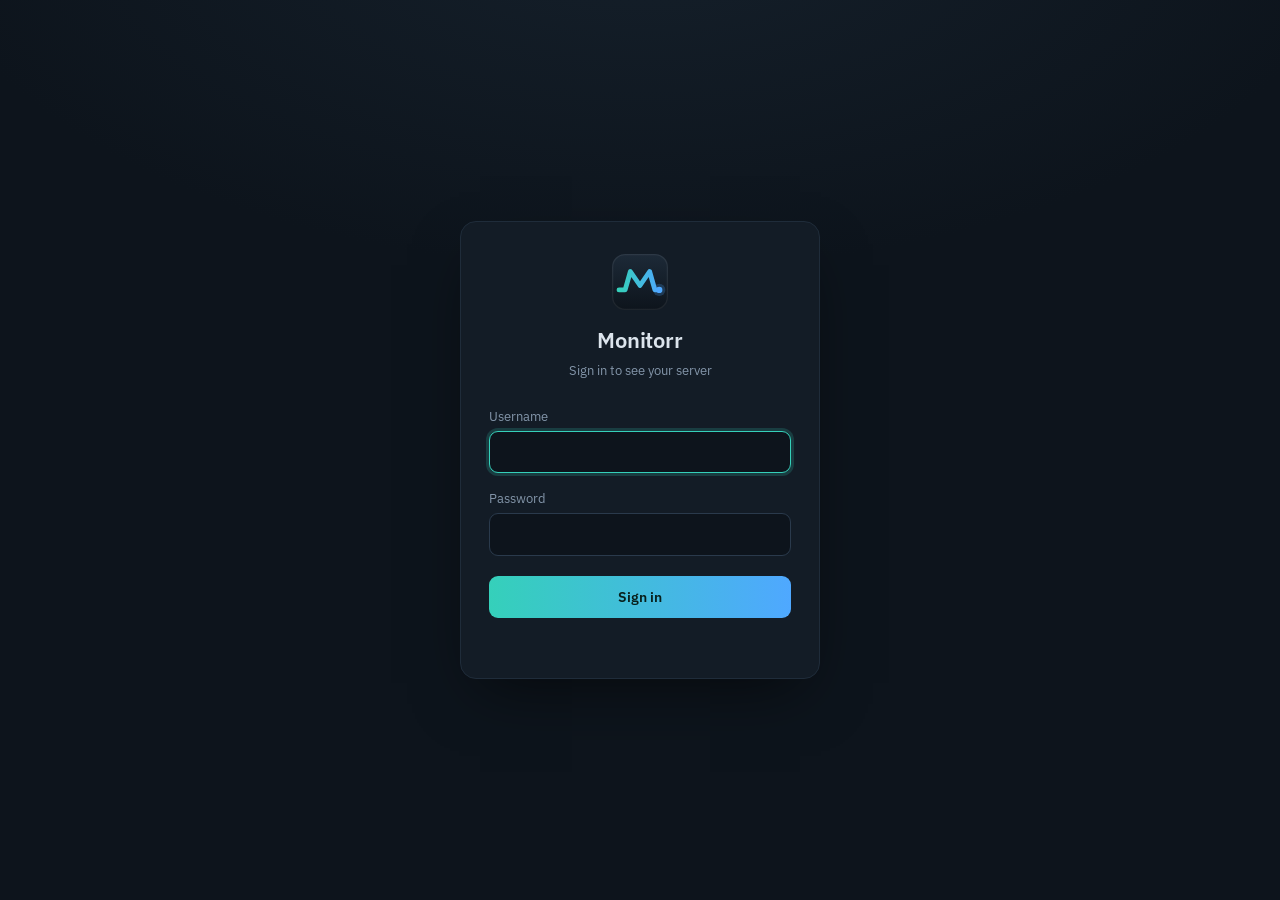
==== static/login.html @ 0f712920 "Rename to Monitorr, add login, icon, and dev sandbox Co-Authored-By: Claude Opus 5.5 <noreply@anthro" ====
<!doctype html>
<html lang="en">
<head>
<meta charset="utf-8">
<meta name="viewport" content="width=device-width, initial-scale=1, viewport-fit=cover">
<meta name="color-scheme" content="dark">
<title>Sign in · Monitorr</title>
<link rel="icon" href="icon.svg" type="image/svg+xml">
<link rel="preconnect" href="https://fonts.googleapis.com">
<link rel="preconnect" href="https://fonts.gstatic.com" crossorigin>
<link href="https://fonts.googleapis.com/css2?family=IBM+Plex+Sans:wght@400;500;600&display=swap" rel="stylesheet">
<style>
:root{
  --bg:#0D141C; --panel:#131C26; --panel2:#18232F; --raise:#1D2A38;
  --line:#1F2C3A; --line2:#2A3A4C;
  --text:#DCE4EC; --muted:#8395A9; --faint:#5A6B7E;
  --teal:#35D0BA; --sky:#4FA8FF; --crit:#FF5A5F;
  --sans:"IBM Plex Sans",system-ui,-apple-system,"Segoe UI",Roboto,sans-serif;
}
*{box-sizing:border-box}
body{margin:0;min-height:100vh;display:grid;place-items:center;padding:24px 16px;background:radial-gradient(1200px 600px at 50% -10%,#15202B 0%,var(--bg) 60%);color:var(--text);font:14px/1.45 var(--sans);-webkit-font-smoothing:antialiased}
:focus-visible{outline:2px solid var(--sky);outline-offset:2px}
.card{width:100%;max-width:360px;background:var(--panel);border:1px solid var(--line);border-radius:16px;padding:32px 28px 28px;box-shadow:0 24px 60px -20px rgba(0,0,0,.6)}
.logo{display:flex;flex-direction:column;align-items:center;gap:14px;margin-bottom:26px}
.logo h1{margin:0;font-size:22px;font-weight:600;letter-spacing:-.01em}
.logo p{margin:-8px 0 0;color:var(--muted);font-size:13px}
label{display:block;font-size:12.5px;color:var(--muted);margin:0 0 6px}
input{width:100%;font:inherit;color:var(--text);background:var(--bg);border:1px solid var(--line2);border-radius:9px;padding:10px 12px;margin-bottom:16px}
input:focus{outline:none;border-color:var(--teal);box-shadow:0 0 0 3px rgba(53,208,186,.18)}
button{width:100%;font:inherit;font-weight:600;color:#08201C;background:linear-gradient(90deg,var(--teal),var(--sky));border:0;border-radius:9px;padding:11px;cursor:pointer;margin-top:4px}
button:disabled{opacity:.6;cursor:default}
.err{min-height:20px;margin:12px 0 0;color:var(--crit);font-size:13px;text-align:center}
</style>
</head>
<body>
<main class="card">
  <div class="logo">
    <img src="icon.svg" width="56" height="56" alt="">
    <h1>Monitorr</h1>
    <p>Sign in to see your server</p>
  </div>
  <form id="f">
    <label for="user">Username</label>
    <input id="user" name="user" autocomplete="username" autocapitalize="none" spellcheck="false" required>
    <label for="password">Password</label>
    <input id="password" name="password" type="password" autocomplete="current-password" required>
    <button id="go">Sign in</button>
    <p class="err" id="err" role="alert"></p>
  </form>
</main>
<script>
const f = document.getElementById('f'), err = document.getElementById('err'), go = document.getElementById('go');
document.getElementById('user').focus();
f.addEventListener('submit', async e => {
  e.preventDefault();
  go.disabled = true; err.textContent = '';
  try {
    const r = await fetch('api/login', {method: 'POST', headers: {'Content-Type': 'application/json'},
      body: JSON.stringify({user: f.user.value.trim(), password: f.password.value})});
    if (r.ok) { location.replace('./'); return; }
    err.textContent = (await r.json().catch(() => ({}))).detail || 'Sign in failed';
    f.password.select();
  } catch {
    err.textContent = "Can't reach Monitorr. Check that it's running.";
  }
  go.disabled = false;
});
</script>
</body>
</html>
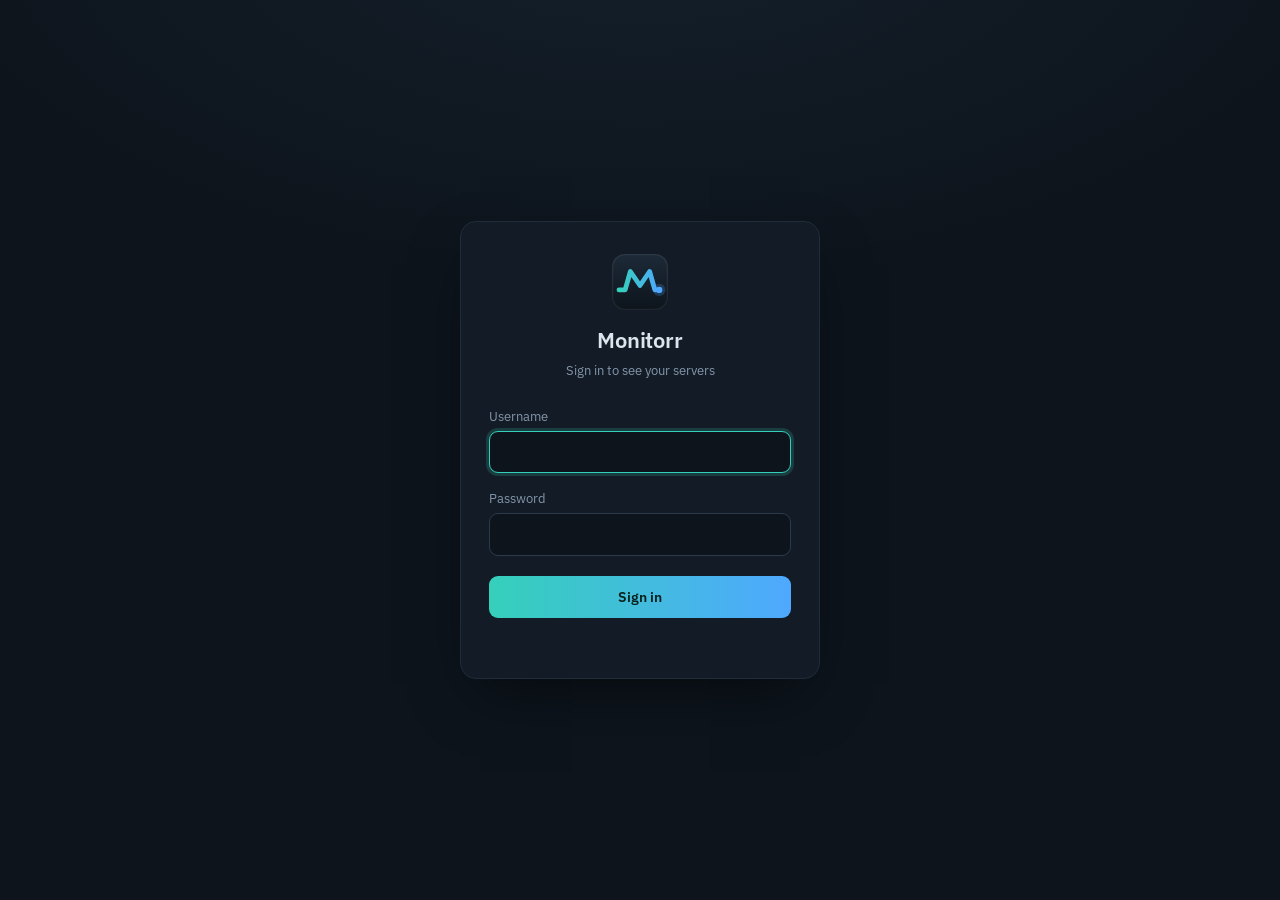
==== commit 9debccdc: "Settings: customization, account, security, sign out; interface in French, Spanish, German - theme, " ====
--- a/static/login.html
+++ b/static/login.html
@@ -3,7 +3,7 @@
 <head>
 <meta charset="utf-8">
 <meta name="viewport" content="width=device-width, initial-scale=1, viewport-fit=cover">
-<meta name="color-scheme" content="dark">
+<meta name="color-scheme" content="dark light">
 <title>Sign in · Monitorr</title>
 <link rel="icon" href="icon.svg" type="image/svg+xml">
 <link rel="preconnect" href="https://fonts.googleapis.com">
@@ -27,41 +27,59 @@
 label{display:block;font-size:12.5px;color:var(--muted);margin:0 0 6px}
 input{width:100%;font:inherit;color:var(--text);background:var(--bg);border:1px solid var(--line2);border-radius:9px;padding:10px 12px;margin-bottom:16px}
 input:focus{outline:none;border-color:var(--teal);box-shadow:0 0 0 3px rgba(53,208,186,.18)}
-button{width:100%;font:inherit;font-weight:600;color:#08201C;background:linear-gradient(90deg,var(--teal),var(--sky));border:0;border-radius:9px;padding:11px;cursor:pointer;margin-top:4px}
+button{width:100%;font:inherit;font-weight:600;color:#08201C;background:linear-gradient(90deg,var(--accent,var(--teal)),var(--accent2,var(--sky)));border:0;border-radius:9px;padding:11px;cursor:pointer;margin-top:4px}
 button:disabled{opacity:.6;cursor:default}
 .err{min-height:20px;margin:12px 0 0;color:var(--crit);font-size:13px;text-align:center}
 </style>
+<link rel="stylesheet" href="theme.css">
+<script src="lang.js"></script>
+<script src="i18n.js"></script>
+<script src="account.js"></script>
 </head>
 <body>
 <main class="card">
   <div class="logo">
     <img src="icon.svg" width="56" height="56" alt="">
     <h1>Monitorr</h1>
-    <p>Sign in to see your server</p>
+    <p data-i18n>Sign in to see your servers</p>
   </div>
   <form id="f">
-    <label for="user">Username</label>
+    <label for="user" data-i18n>Username</label>
     <input id="user" name="user" autocomplete="username" autocapitalize="none" spellcheck="false" required>
-    <label for="password">Password</label>
+    <label for="password" data-i18n>Password</label>
     <input id="password" name="password" type="password" autocomplete="current-password" required>
-    <button id="go">Sign in</button>
+    <div id="code-row" hidden>
+      <label for="code" data-i18n>Code from your authenticator app, or a recovery code</label>
+      <input id="code" name="code" autocomplete="one-time-code" maxlength="12" autocapitalize="none" spellcheck="false">
+    </div>
+    <button id="go" data-i18n>Sign in</button>
     <p class="err" id="err" role="alert"></p>
   </form>
 </main>
 <script>
 const f = document.getElementById('f'), err = document.getElementById('err'), go = document.getElementById('go');
 document.getElementById('user').focus();
+// already signed in (e.g. arriving from a link in another app)? go straight in
+fetch('api/info', {cache: 'no-store'}).then(r => { if (r.ok) location.replace('./'); }).catch(() => {});
+fetch('api/auth-config').then(r => r.json()).then(c => {
+  if (c.totp) { document.getElementById('code-row').hidden = false; document.getElementById('code').required = true; }
+}).catch(() => {});
 f.addEventListener('submit', async e => {
   e.preventDefault();
   go.disabled = true; err.textContent = '';
   try {
     const r = await fetch('api/login', {method: 'POST', headers: {'Content-Type': 'application/json'},
-      body: JSON.stringify({user: f.user.value.trim(), password: f.password.value})});
-    if (r.ok) { location.replace('./'); return; }
-    err.textContent = (await r.json().catch(() => ({}))).detail || 'Sign in failed';
+      body: JSON.stringify({user: f.user.value.trim(), password: f.password.value, code: f.code.value})});
+    if (r.ok) {  // open the start page chosen in Settings
+      const me = await fetch('api/me', {cache: 'no-store'}).then(x => x.json()).catch(() => null);
+      const sp = me?.prefs?.start_page || 'overview';
+      location.replace(sp.startsWith('server:') ? 'server.html?id=' + encodeURIComponent(sp.slice(7)) : './');
+      return;
+    }
+    err.textContent = t((await r.json().catch(() => ({}))).detail || 'Sign in failed');
     f.password.select();
   } catch {
-    err.textContent = "Can't reach Monitorr. Check that it's running.";
+    err.textContent = t("Can't reach Monitorr. Check that it's running.");
   }
   go.disabled = false;
 });
--- a/static/theme.css
+++ b/static/theme.css
@@ -0,0 +1,46 @@
+/* Theme, accent colour and the account menu, shared by every Monitorr page.
+   html[data-theme] and html[data-accent] are set by account.js from your settings; these rules
+   override each page's own :root colour tokens. */
+html{--accent:var(--teal);--accent2:var(--sky);--topbar:rgba(13,20,28,.88);--shadow:rgba(0,0,0,.6)}
+html[data-accent=blue]{--accent:#4FA8FF;--accent2:#8C9BFF}
+html[data-accent=violet]{--accent:#A08CFF;--accent2:#D58CFF}
+html[data-accent=amber]{--accent:#F5B942;--accent2:#FF9955}
+html[data-accent=rose]{--accent:#FF6F91;--accent2:#FF9EB5}
+
+html[data-theme=light]{
+  color-scheme:light;
+  --bg:#F4F6F9; --panel:#FFFFFF; --panel2:#EEF2F6; --raise:#E6EBF1;
+  --line:#E2E7ED; --line2:#CDD5DF;
+  --text:#18222D; --muted:#56667A; --faint:#8492A3;
+  --teal:#0E9F8B; --sky:#2B7BDB; --violet:#7A63E8; --amber:#C98A06; --rose:#E0476F; --lime:#5F9A22;
+  --ok:#1E9B58; --warn:#C98A06; --crit:#D7373F;
+  --topbar:rgba(244,246,249,.9); --shadow:rgba(20,30,45,.18);
+}
+html[data-theme=light][data-accent=blue]{--accent:#2B7BDB;--accent2:#5B67E8}
+html[data-theme=light][data-accent=violet]{--accent:#7A63E8;--accent2:#B05BD9}
+html[data-theme=light][data-accent=amber]{--accent:#D08A00;--accent2:#E0662E}
+html[data-theme=light][data-accent=rose]{--accent:#E0476F;--accent2:#E07A95}
+html[data-theme=light] body{background:var(--bg)}
+html[data-theme=light] .btn.primary{color:#fff}
+.top{background:var(--topbar)!important}
+.side a.on::before{background:var(--accent)!important}
+:focus-visible{outline-color:var(--accent2)!important}
+
+/* avatar and account menu (header, top right) */
+.avatar{display:inline-grid;place-items:center;flex:none;border-radius:50%;overflow:hidden;background:var(--panel2);color:#fff;font-weight:600;
+  user-select:none;line-height:1}
+.avatar img,.avatar svg{width:100%;height:100%;display:block;object-fit:cover}
+#account{position:relative;flex:none}
+#account>button{display:flex;align-items:center;gap:8px;border:1px solid var(--line2);background:var(--panel);border-radius:999px;padding:3px 10px 3px 3px;cursor:pointer;color:var(--text);font:inherit;font-size:13px}
+#account>button:hover{background:var(--panel2)}
+#account>button .nm{max-width:14ch;white-space:nowrap;overflow:hidden;text-overflow:ellipsis}
+.acct-menu{position:absolute;right:0;top:calc(100% + 8px);z-index:40;min-width:230px;padding:6px;border-radius:12px;background:var(--raise);
+  border:1px solid var(--line2);box-shadow:0 18px 44px -14px var(--shadow)}
+.acct-menu .who{display:flex;gap:10px;align-items:center;padding:8px 10px 10px;border-bottom:1px solid var(--line2);margin-bottom:5px}
+.acct-menu .who b{display:block;font-size:14px}
+.acct-menu .who span{display:block;font-size:12px;color:var(--muted);overflow-wrap:anywhere}
+.acct-menu a,.acct-menu button{display:flex;align-items:center;gap:10px;width:100%;padding:8px 10px;border:0;border-radius:8px;background:none;
+  color:var(--text);font:inherit;font-size:13px;text-decoration:none;text-align:left;cursor:pointer}
+.acct-menu a:hover,.acct-menu button:hover,.acct-menu a:focus-visible,.acct-menu button:focus-visible{background:var(--panel2);outline:none}
+.acct-menu svg{flex:none;color:var(--muted)}
+@media (max-width:640px){#account>button .nm{display:none}#account>button{padding:3px}}
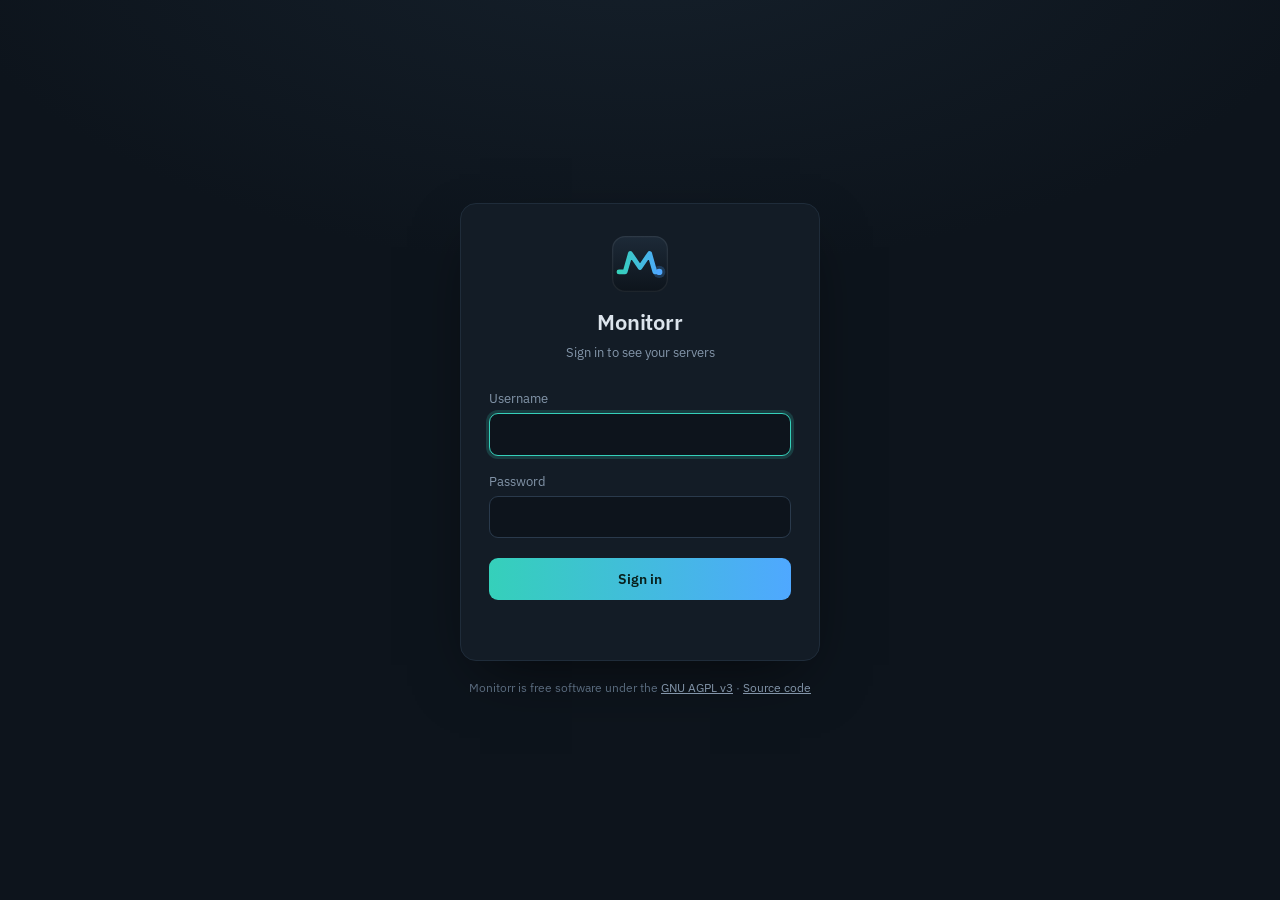
==== commit abf73eb6: "License (AGPL-3.0), privacy and third-party notices; fonts served locally - LICENSE: GNU AGPL v3 (of" ====
--- a/static/login.html
+++ b/static/login.html
@@ -6,9 +6,7 @@
 <meta name="color-scheme" content="dark light">
 <title>Sign in · Monitorr</title>
 <link rel="icon" href="icon.svg" type="image/svg+xml">
-<link rel="preconnect" href="https://fonts.googleapis.com">
-<link rel="preconnect" href="https://fonts.gstatic.com" crossorigin>
-<link href="https://fonts.googleapis.com/css2?family=IBM+Plex+Sans:wght@400;500;600&display=swap" rel="stylesheet">
+<link href="fonts.css" rel="stylesheet">
 <style>
 :root{
   --bg:#0D141C; --panel:#131C26; --panel2:#18232F; --raise:#1D2A38;
@@ -18,7 +16,7 @@
   --sans:"IBM Plex Sans",system-ui,-apple-system,"Segoe UI",Roboto,sans-serif;
 }
 *{box-sizing:border-box}
-body{margin:0;min-height:100vh;display:grid;place-items:center;padding:24px 16px;background:radial-gradient(1200px 600px at 50% -10%,#15202B 0%,var(--bg) 60%);color:var(--text);font:14px/1.45 var(--sans);-webkit-font-smoothing:antialiased}
+body{margin:0;min-height:100vh;display:grid;place-items:center;align-content:center;padding:24px 16px;background:radial-gradient(1200px 600px at 50% -10%,#15202B 0%,var(--bg) 60%);color:var(--text);font:14px/1.45 var(--sans);-webkit-font-smoothing:antialiased}
 :focus-visible{outline:2px solid var(--sky);outline-offset:2px}
 .card{width:100%;max-width:360px;background:var(--panel);border:1px solid var(--line);border-radius:16px;padding:32px 28px 28px;box-shadow:0 24px 60px -20px rgba(0,0,0,.6)}
 .logo{display:flex;flex-direction:column;align-items:center;gap:14px;margin-bottom:26px}
@@ -56,6 +54,7 @@
     <p class="err" id="err" role="alert"></p>
   </form>
 </main>
+<p class="legal"><span data-i18n>Monitorr is free software under the</span> <a href="https://www.gnu.org/licenses/agpl-3.0.html" rel="noopener noreferrer">GNU AGPL v3</a> · <a href="https://github.com/itsmedista/server-monitor" rel="noopener noreferrer" data-i18n>Source code</a></p>
 <script>
 const f = document.getElementById('f'), err = document.getElementById('err'), go = document.getElementById('go');
 document.getElementById('user').focus();
--- a/static/fonts.css
+++ b/static/fonts.css
@@ -0,0 +1,7 @@
+/* IBM Plex, served by Monitorr itself: no request to Google or any other third party.
+   SIL Open Font License 1.1, see fonts/OFL.txt. Latin subset (covers en/fr/es/de). */
+@font-face{font-family:'IBM Plex Sans';font-style:normal;font-weight:400;font-display:swap;src:url(fonts/ibm-plex-sans-latin-400-normal.woff2) format('woff2')}
+@font-face{font-family:'IBM Plex Sans';font-style:normal;font-weight:500;font-display:swap;src:url(fonts/ibm-plex-sans-latin-500-normal.woff2) format('woff2')}
+@font-face{font-family:'IBM Plex Sans';font-style:normal;font-weight:600;font-display:swap;src:url(fonts/ibm-plex-sans-latin-600-normal.woff2) format('woff2')}
+@font-face{font-family:'IBM Plex Mono';font-style:normal;font-weight:400;font-display:swap;src:url(fonts/ibm-plex-mono-latin-400-normal.woff2) format('woff2')}
+@font-face{font-family:'IBM Plex Mono';font-style:normal;font-weight:500;font-display:swap;src:url(fonts/ibm-plex-mono-latin-500-normal.woff2) format('woff2')}
--- a/static/theme.css
+++ b/static/theme.css
@@ -34,7 +34,9 @@
 #account>button{display:flex;align-items:center;gap:8px;border:1px solid var(--line2);background:var(--panel);border-radius:999px;padding:3px 10px 3px 3px;cursor:pointer;color:var(--text);font:inherit;font-size:13px}
 #account>button:hover{background:var(--panel2)}
 #account>button .nm{max-width:14ch;white-space:nowrap;overflow:hidden;text-overflow:ellipsis}
-.acct-menu{position:absolute;right:0;top:calc(100% + 8px);z-index:40;min-width:230px;padding:6px;border-radius:12px;background:var(--raise);
+/* fixed to the screen and placed by account.js under the avatar, so no header layout or scrolling
+   area can hide or clip it */
+.acct-menu{position:fixed;z-index:1000;min-width:230px;max-width:calc(100vw - 16px);padding:6px;border-radius:12px;background:var(--raise);
   border:1px solid var(--line2);box-shadow:0 18px 44px -14px var(--shadow)}
 .acct-menu .who{display:flex;gap:10px;align-items:center;padding:8px 10px 10px;border-bottom:1px solid var(--line2);margin-bottom:5px}
 .acct-menu .who b{display:block;font-size:14px}
@@ -44,3 +46,8 @@
 .acct-menu a:hover,.acct-menu button:hover,.acct-menu a:focus-visible,.acct-menu button:focus-visible{background:var(--panel2);outline:none}
 .acct-menu svg{flex:none;color:var(--muted)}
 @media (max-width:640px){#account>button .nm{display:none}#account>button{padding:3px}}
+
+/* license and source-code notice (AGPL section 13: people using a modified copy over the network
+   must be offered its source, so a fork points the link at its own code) */
+.legal{margin:18px 0 0;font-size:12px;color:var(--faint);text-align:center}
+.legal a{color:var(--muted)} .legal a:hover{color:var(--text)}
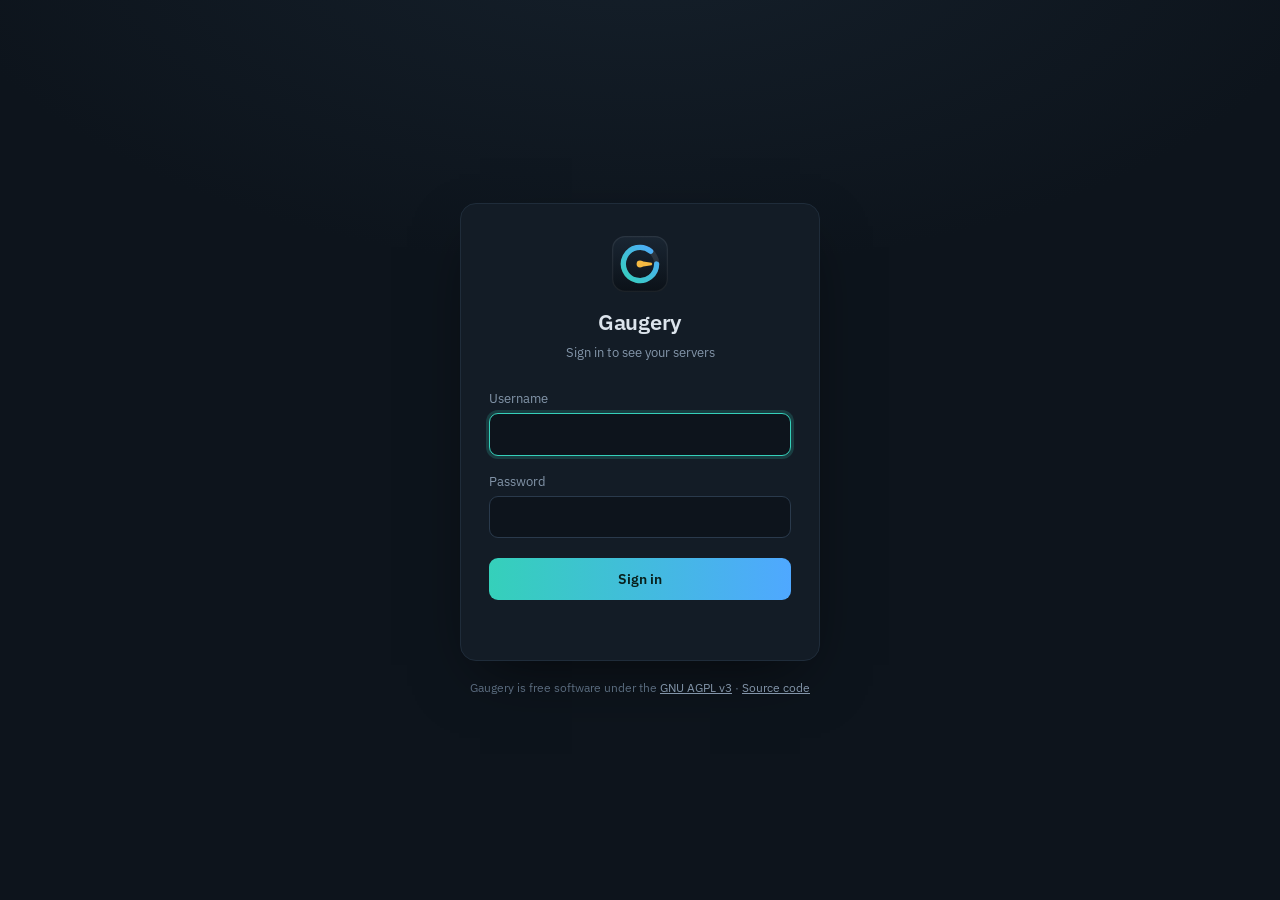
==== commit 6d93028a: "Rename Monitorr to Gaugery, with a new visual identity Another self-hosted monitoring project is alr" ====
--- a/static/login.html
+++ b/static/login.html
@@ -4,7 +4,7 @@
 <meta charset="utf-8">
 <meta name="viewport" content="width=device-width, initial-scale=1, viewport-fit=cover">
 <meta name="color-scheme" content="dark light">
-<title>Sign in · Monitorr</title>
+<title>Sign in · Gaugery</title>
 <link rel="icon" href="icon.svg" type="image/svg+xml">
 <link href="fonts.css" rel="stylesheet">
 <style>
@@ -38,7 +38,7 @@
 <main class="card">
   <div class="logo">
     <img src="icon.svg" width="56" height="56" alt="">
-    <h1>Monitorr</h1>
+    <h1>Gaugery</h1>
     <p data-i18n>Sign in to see your servers</p>
   </div>
   <form id="f">
@@ -54,7 +54,7 @@
     <p class="err" id="err" role="alert"></p>
   </form>
 </main>
-<p class="legal"><span data-i18n>Monitorr is free software under the</span> <a href="https://www.gnu.org/licenses/agpl-3.0.html" rel="noopener noreferrer">GNU AGPL v3</a> · <a href="https://github.com/itsmedista/server-monitor" rel="noopener noreferrer" data-i18n>Source code</a></p>
+<p class="legal"><span data-i18n>Gaugery is free software under the</span> <a href="https://www.gnu.org/licenses/agpl-3.0.html" rel="noopener noreferrer">GNU AGPL v3</a> · <a href="https://github.com/itsmedista/server-monitor" rel="noopener noreferrer" data-i18n>Source code</a></p>
 <script>
 const f = document.getElementById('f'), err = document.getElementById('err'), go = document.getElementById('go');
 document.getElementById('user').focus();
@@ -78,7 +78,7 @@
     err.textContent = t((await r.json().catch(() => ({}))).detail || 'Sign in failed');
     f.password.select();
   } catch {
-    err.textContent = t("Can't reach Monitorr. Check that it's running.");
+    err.textContent = t("Can't reach Gaugery. Check that it's running.");
   }
   go.disabled = false;
 });
--- a/static/fonts.css
+++ b/static/fonts.css
@@ -1,4 +1,4 @@
-/* IBM Plex, served by Monitorr itself: no request to Google or any other third party.
+/* IBM Plex, served by Gaugery itself: no request to Google or any other third party.
    SIL Open Font License 1.1, see fonts/OFL.txt. Latin subset (covers en/fr/es/de). */
 @font-face{font-family:'IBM Plex Sans';font-style:normal;font-weight:400;font-display:swap;src:url(fonts/ibm-plex-sans-latin-400-normal.woff2) format('woff2')}
 @font-face{font-family:'IBM Plex Sans';font-style:normal;font-weight:500;font-display:swap;src:url(fonts/ibm-plex-sans-latin-500-normal.woff2) format('woff2')}
--- a/static/theme.css
+++ b/static/theme.css
@@ -1,4 +1,4 @@
-/* Theme, accent colour and the account menu, shared by every Monitorr page.
+/* Theme, accent colour and the account menu, shared by every Gaugery page.
    html[data-theme] and html[data-accent] are set by account.js from your settings; these rules
    override each page's own :root colour tokens. */
 html{--accent:var(--teal);--accent2:var(--sky);--topbar:rgba(13,20,28,.88);--shadow:rgba(0,0,0,.6)}
